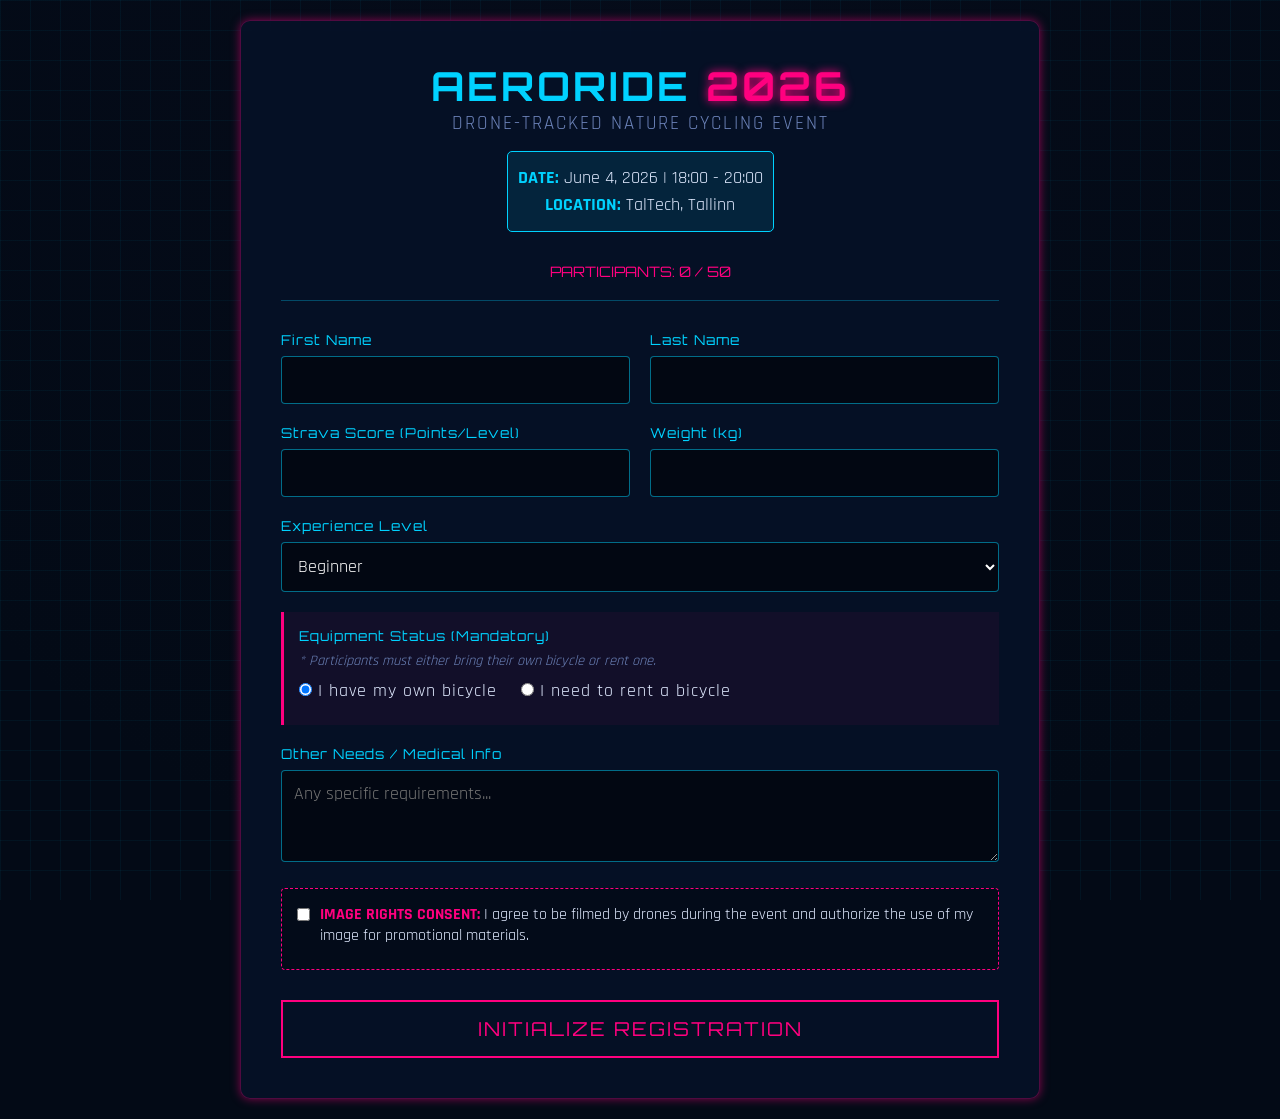
==== frontend/index.html @ 3dd7b276 "Add frontend registration and leaderboard pages" ====
<!DOCTYPE html>
<html lang="en">
<head>
    <meta charset="UTF-8">
    <meta name="viewport" content="width=device-width, initial-scale=1.0">
    <title>AeroRide | Drone Cycling Event</title>
    <link rel="stylesheet" href="style.css">
    <link href="https://fonts.googleapis.com/css2?family=Orbitron:wght@400;700&family=Rajdhani:wght@400;600&display=swap" rel="stylesheet">
</head>
<body>
    <div class="container">
        <header>
            <h1>AERORIDE <span>2026</span></h1>
            <p class="subtitle">DRONE-TRACKED NATURE CYCLING EVENT</p>
            
            <div class="event-details">
                <p><strong>DATE:</strong> June 4, 2026 | 18:00 - 20:00</p>
                <p><strong>LOCATION:</strong> TalTech, Tallinn</p>
            </div>

            <div class="status-bar">PARTICIPANTS: <span id="count">0</span> / 50</div>
        </header>

        <form id="registrationForm" class="tech-form">
            <div class="form-group row">
                <div class="col">
                    <label>First Name</label>
                    <input type="text" id="firstName" required>
                </div>
                <div class="col">
                    <label>Last Name</label>
                    <input type="text" id="lastName" required>
                </div>
            </div>

            <div class="form-group row">
                <div class="col">
                    <label>Strava Score (Points/Level)</label>
                    <input type="number" id="stravaScore" required>
                </div>
                <div class="col">
                    <label>Weight (kg)</label>
                    <input type="number" id="weight" required>
                </div>
            </div>

            <div class="form-group">
                <label>Experience Level</label>
                <select id="level" required>
                    <option value="Beginner">Beginner</option>
                    <option value="Intermediate">Intermediate</option>
                    <option value="Advanced">Advanced</option>
                </select>
            </div>

            <div class="form-group equipment-section">
                <label>Equipment Status (Mandatory)</label>
                <p class="helper-text">* Participants must either bring their own bicycle or rent one.</p>
                <div class="radio-group">
                    <label><input type="radio" name="bike" value="own" checked onchange="toggleRentSize(false)"> I have my own bicycle</label>
                    <label><input type="radio" name="bike" value="rent" onchange="toggleRentSize(true)"> I need to rent a bicycle</label>
                </div>
                
                <div id="rentSizeGroup" class="hidden" style="margin-top: 15px;">
                    <label>Select Bicycle Size</label>
                    <select id="bikeSize">
                        <option value="S">Small (S)</option>
                        <option value="M">Medium (M)</option>
                        <option value="L">Large (L)</option>
                        <option value="XL">Extra Large (XL)</option>
                    </select>
                </div>
            </div>

            <div class="form-group">
                <label>Other Needs / Medical Info</label>
                <textarea id="otherNeeds" rows="3" placeholder="Any specific requirements..."></textarea>
            </div>

            <div class="form-group consent-section">
                <label class="checkbox-label">
                    <input type="checkbox" id="droneConsent" required>
                    <span><strong>IMAGE RIGHTS CONSENT:</strong> I agree to be filmed by drones during the event and authorize the use of my image for promotional materials.</span>
                </label>
            </div>

            <button type="submit" class="cyber-btn">INITIALIZE REGISTRATION</button>
        </form>
    </div>
    <script src="script.js"></script>
</body>
</html>
---- frontend/style.css ----
@import url('https://fonts.googleapis.com/css2?family=Orbitron:wght@400;700&family=Rajdhani:wght@400;600&display=swap');

:root {
    --bg-color: #030a16;
    --panel-bg: rgba(7, 18, 40, 0.85);
    --primary-blue: #00d2ff;
    --neon-pink: #ff007f;
    --text-main: #e0eaff;
    --text-muted: #6b82b8;
    --border-glow: 0 0 10px rgba(255, 0, 127, 0.5);
    --font-head: 'Orbitron', sans-serif;
    --font-body: 'Rajdhani', sans-serif;
}

* {
    box-sizing: border-box;
    margin: 0;
    padding: 0;
}

body {
    background-color: var(--bg-color);
    color: var(--text-main);
    font-family: var(--font-body);
    background-image: 
        linear-gradient(rgba(3, 10, 22, 0.9), rgba(3, 10, 22, 0.9)),
        radial-gradient(circle at 50% 0%, #1a1a3a 0%, transparent 70%);
    min-height: 100vh;
    display: flex;
    justify-content: center;
    align-items: center;
    padding: 20px;
}

body::before {
    content: '';
    position: fixed;
    top: 0; left: 0; right: 0; bottom: 0;
    background: 
        linear-gradient(rgba(0, 210, 255, 0.05) 1px, transparent 1px),
        linear-gradient(90deg, rgba(0, 210, 255, 0.05) 1px, transparent 1px);
    background-size: 30px 30px;
    z-index: -1;
}

.container {
    width: 100%;
    max-width: 800px;
    background: var(--panel-bg);
    border: 1px solid rgba(255, 0, 127, 0.3);
    border-radius: 10px;
    padding: 40px;
    box-shadow: var(--border-glow);
    backdrop-filter: blur(10px);
}

header {
    text-align: center;
    margin-bottom: 30px;
    border-bottom: 1px solid rgba(0, 210, 255, 0.3);
    padding-bottom: 20px;
}

h1 {
    font-family: var(--font-head);
    font-size: 2.5rem;
    color: var(--primary-blue);
    letter-spacing: 3px;
}

h1 span {
    color: var(--neon-pink);
    text-shadow: 0 0 10px var(--neon-pink);
}

.subtitle {
    font-size: 1.2rem;
    color: var(--text-muted);
    letter-spacing: 2px;
}

.event-details {
    background: rgba(0, 210, 255, 0.1);
    border: 1px solid var(--primary-blue);
    padding: 10px;
    margin: 15px auto;
    border-radius: 5px;
    display: inline-block;
    font-size: 1.1rem;
}

.event-details p { margin: 5px 0; }

.event-details strong { color: var(--primary-blue); }

.status-bar {
    margin-top: 15px;
    font-family: var(--font-head);
    font-size: 0.9rem;
    color: var(--neon-pink);
}

.form-group { margin-bottom: 20px; }

.row {
    display: flex;
    gap: 20px;
}

.col { flex: 1; }

label {
    display: block;
    font-family: var(--font-head);
    font-size: 0.85rem;
    color: var(--primary-blue);
    margin-bottom: 8px;
    letter-spacing: 1px;
}

.helper-text {
    font-size: 0.9rem;
    color: var(--text-muted);
    margin-bottom: 10px;
    font-style: italic;
}

input[type="text"],
input[type="number"],
select,
textarea {
    width: 100%;
    background: rgba(0, 0, 0, 0.5);
    border: 1px solid rgba(0, 210, 255, 0.5);
    color: #fff;
    padding: 12px;
    font-family: var(--font-body);
    font-size: 1.1rem;
    border-radius: 4px;
    outline: none;
    transition: all 0.3s;
}

input:focus, select:focus, textarea:focus {
    border-color: var(--neon-pink);
    box-shadow: 0 0 8px rgba(255, 0, 127, 0.5);
}

.equipment-section {
    background: rgba(255, 0, 127, 0.05);
    padding: 15px;
    border-left: 3px solid var(--neon-pink);
}

.radio-group label {
    display: inline-block;
    margin-right: 20px;
    color: var(--text-main);
    font-family: var(--font-body);
    font-size: 1.1rem;
    cursor: pointer;
}

.consent-section {
    background: rgba(0, 0, 0, 0.3);
    padding: 15px;
    border: 1px dashed var(--neon-pink);
    border-radius: 4px;
}

.checkbox-label {
    display: flex;
    align-items: flex-start;
    gap: 10px;
    cursor: pointer;
    color: var(--text-main);
    font-family: var(--font-body);
    font-size: 1rem;
    text-transform: none;
    letter-spacing: normal;
}

.checkbox-label input[type="checkbox"] {
    width: auto;
    margin-top: 4px;
    accent-color: var(--neon-pink);
}

.checkbox-label strong { color: var(--neon-pink); }

.hidden { display: none; }

.cyber-btn {
    width: 100%;
    background: transparent;
    color: var(--neon-pink);
    border: 2px solid var(--neon-pink);
    padding: 15px;
    font-family: var(--font-head);
    font-size: 1.2rem;
    letter-spacing: 2px;
    cursor: pointer;
    text-transform: uppercase;
    transition: all 0.3s ease;
    margin-top: 10px;
}

.cyber-btn:hover {
    background: var(--neon-pink);
    color: #fff;
    box-shadow: 0 0 15px var(--neon-pink);
}

.secondary-btn {
    border-color: var(--primary-blue);
    color: var(--primary-blue);
    display: block;
    text-align: center;
    text-decoration: none;
    margin-top: 30px;
}

.secondary-btn:hover {
    background: var(--primary-blue);
    color: #000;
    box-shadow: 0 0 15px var(--primary-blue);
}

.table-container { overflow-x: auto; }

.cyber-table {
    width: 100%;
    border-collapse: collapse;
    margin-top: 20px;
}

.cyber-table th {
    font-family: var(--font-head);
    color: var(--neon-pink);
    text-align: left;
    padding: 12px;
    border-bottom: 2px solid var(--primary-blue);
}
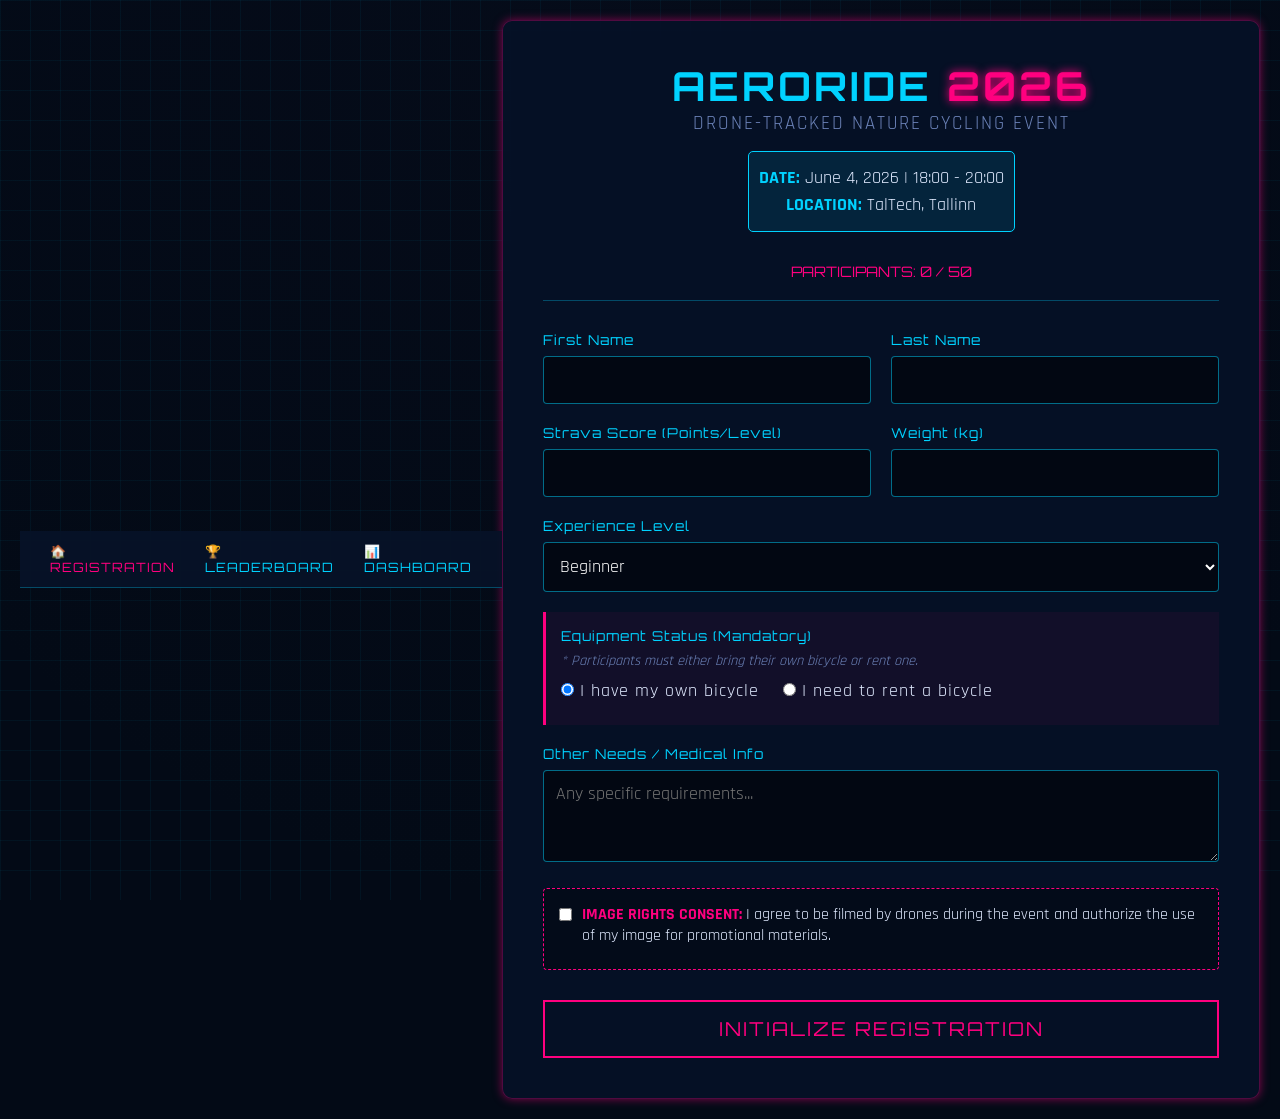
==== commit 94c174c6: "Add navbar and double registration check" ====
--- a/frontend/index.html
+++ b/frontend/index.html
@@ -8,6 +8,13 @@
     <link href="https://fonts.googleapis.com/css2?family=Orbitron:wght@400;700&family=Rajdhani:wght@400;600&display=swap" rel="stylesheet">
 </head>
 <body>
+
+<nav style="background: rgba(7,18,40,0.95); padding: 12px 30px; display: flex; justify-content: center; gap: 30px; border-bottom: 1px solid rgba(0,210,255,0.3); position: sticky; top: 0; z-index: 999;">
+    <a href="index.html" style="color: #ff007f; text-decoration: none; font-family: 'Orbitron', sans-serif; font-size: 0.8rem; letter-spacing: 1px;">🏠 REGISTRATION</a>
+    <a href="leaderboard.html" style="color: #00d2ff; text-decoration: none; font-family: 'Orbitron', sans-serif; font-size: 0.8rem; letter-spacing: 1px;">🏆 LEADERBOARD</a>
+    <a href="../dashboard/index.html" style="color: #00d2ff; text-decoration: none; font-family: 'Orbitron', sans-serif; font-size: 0.8rem; letter-spacing: 1px;">📊 DASHBOARD</a>
+</nav>
+
     <div class="container">
         <header>
             <h1>AERORIDE <span>2026</span></h1>
@@ -17,9 +24,14 @@
                 <p><strong>DATE:</strong> June 4, 2026 | 18:00 - 20:00</p>
                 <p><strong>LOCATION:</strong> TalTech, Tallinn</p>
             </div>
-
             <div class="status-bar">PARTICIPANTS: <span id="count">0</span> / 50</div>
         </header>
+
+        <div id="alreadyRegistered" class="hidden" style="background: rgba(0,210,255,0.1); border: 1px solid #00d2ff; border-radius: 8px; padding: 20px; text-align: center; margin-bottom: 20px;">
+            <p style="font-family: 'Orbitron', sans-serif; color: #00d2ff; font-size: 1rem;">✅ YOU ARE ALREADY REGISTERED!</p>
+            <p style="color: #e0eaff; margin-top: 8px;">Welcome back! Check your position on the leaderboard.</p>
+            <a href="leaderboard.html" style="display: inline-block; margin-top: 15px; color: #ff007f; font-family: 'Orbitron', sans-serif; font-size: 0.85rem; border: 1px solid #ff007f; padding: 10px 20px; text-decoration: none;">VIEW LEADERBOARD →</a>
+        </div>
 
         <form id="registrationForm" class="tech-form">
             <div class="form-group row">
@@ -32,7 +44,6 @@
                     <input type="text" id="lastName" required>
                 </div>
             </div>
-
             <div class="form-group row">
                 <div class="col">
                     <label>Strava Score (Points/Level)</label>
@@ -43,7 +54,6 @@
                     <input type="number" id="weight" required>
                 </div>
             </div>
-
             <div class="form-group">
                 <label>Experience Level</label>
                 <select id="level" required>
@@ -52,7 +62,6 @@
                     <option value="Advanced">Advanced</option>
                 </select>
             </div>
-
             <div class="form-group equipment-section">
                 <label>Equipment Status (Mandatory)</label>
                 <p class="helper-text">* Participants must either bring their own bicycle or rent one.</p>
@@ -60,7 +69,6 @@
                     <label><input type="radio" name="bike" value="own" checked onchange="toggleRentSize(false)"> I have my own bicycle</label>
                     <label><input type="radio" name="bike" value="rent" onchange="toggleRentSize(true)"> I need to rent a bicycle</label>
                 </div>
-                
                 <div id="rentSizeGroup" class="hidden" style="margin-top: 15px;">
                     <label>Select Bicycle Size</label>
                     <select id="bikeSize">
@@ -71,19 +79,16 @@
                     </select>
                 </div>
             </div>
-
             <div class="form-group">
                 <label>Other Needs / Medical Info</label>
                 <textarea id="otherNeeds" rows="3" placeholder="Any specific requirements..."></textarea>
             </div>
-
             <div class="form-group consent-section">
                 <label class="checkbox-label">
                     <input type="checkbox" id="droneConsent" required>
                     <span><strong>IMAGE RIGHTS CONSENT:</strong> I agree to be filmed by drones during the event and authorize the use of my image for promotional materials.</span>
                 </label>
             </div>
-
             <button type="submit" class="cyber-btn">INITIALIZE REGISTRATION</button>
         </form>
     </div>
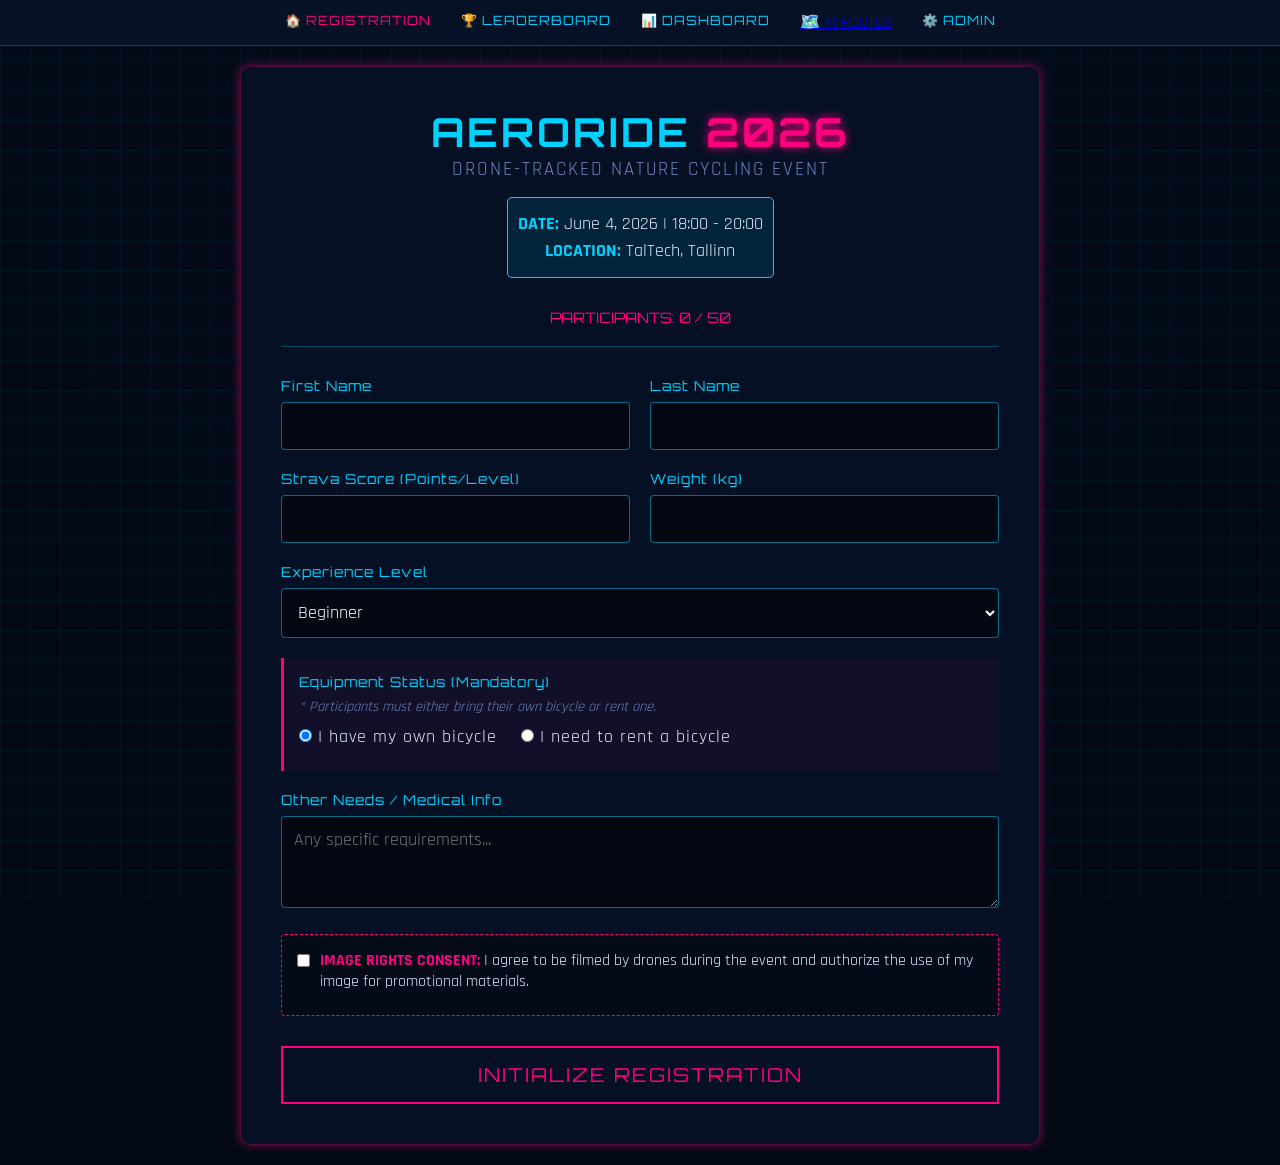
==== commit c796866c: "Add AI routes page and fix bug" ====
--- a/frontend/index.html
+++ b/frontend/index.html
@@ -9,12 +9,15 @@
 </head>
 <body>
 
-<nav style="background: rgba(7,18,40,0.95); padding: 12px 30px; display: flex; justify-content: center; gap: 30px; border-bottom: 1px solid rgba(0,210,255,0.3); position: sticky; top: 0; z-index: 999;">
+<nav style="width: 100%; background: rgba(7,18,40,0.95); padding: 12px 30px; display: flex; justify-content: center; gap: 30px; border-bottom: 1px solid rgba(0,210,255,0.3); position: sticky; top: 0; z-index: 999;">
     <a href="index.html" style="color: #ff007f; text-decoration: none; font-family: 'Orbitron', sans-serif; font-size: 0.8rem; letter-spacing: 1px;">🏠 REGISTRATION</a>
     <a href="leaderboard.html" style="color: #00d2ff; text-decoration: none; font-family: 'Orbitron', sans-serif; font-size: 0.8rem; letter-spacing: 1px;">🏆 LEADERBOARD</a>
-    <a href="../dashboard/index.html" style="color: #00d2ff; text-decoration: none; font-family: 'Orbitron', sans-serif; font-size: 0.8rem; letter-spacing: 1px;">📊 DASHBOARD</a>
+    <a href="/dashboard/index.html" style="color: #00d2ff; text-decoration: none; font-family: 'Orbitron', sans-serif; font-size: 0.8rem; letter-spacing: 1px;">📊 DASHBOARD</a>
+    <a href="/frontend/routes.html">🗺️ AI ROUTES</a>
+    <a href="/frontend/admin.html" style="color: #00d2ff; text-decoration: none; font-family: 'Orbitron', sans-serif; font-size: 0.8rem; letter-spacing: 1px;">⚙️ ADMIN</a>
 </nav>
 
+<div class="page-content">
     <div class="container">
         <header>
             <h1>AERORIDE <span>2026</span></h1>
@@ -92,6 +95,8 @@
             <button type="submit" class="cyber-btn">INITIALIZE REGISTRATION</button>
         </form>
     </div>
+</div>
+
     <script src="script.js"></script>
 </body>
 </html>
--- a/frontend/style.css
+++ b/frontend/style.css
@@ -27,9 +27,9 @@
         radial-gradient(circle at 50% 0%, #1a1a3a 0%, transparent 70%);
     min-height: 100vh;
     display: flex;
-    justify-content: center;
+    flex-direction: column;
     align-items: center;
-    padding: 20px;
+    padding: 0;
 }
 
 body::before {
@@ -43,6 +43,15 @@
     z-index: -1;
 }
 
+.page-content {
+    width: 100%;
+    display: flex;
+    justify-content: center;
+    align-items: center;
+    flex: 1;
+    padding: 20px;
+}
+
 .container {
     width: 100%;
     max-width: 800px;
@@ -240,4 +249,20 @@
     text-align: left;
     padding: 12px;
     border-bottom: 2px solid var(--primary-blue);
+}
+
+.cyber-table td {
+    padding: 15px 12px;
+    border-bottom: 1px solid rgba(0, 210, 255, 0.2);
+    font-size: 1.1rem;
+}
+
+.cyber-table tr:hover td {
+    background: rgba(255, 0, 127, 0.1);
+}
+
+.rank-number {
+    color: var(--primary-blue);
+    font-weight: bold;
+    font-family: var(--font-head);
 }
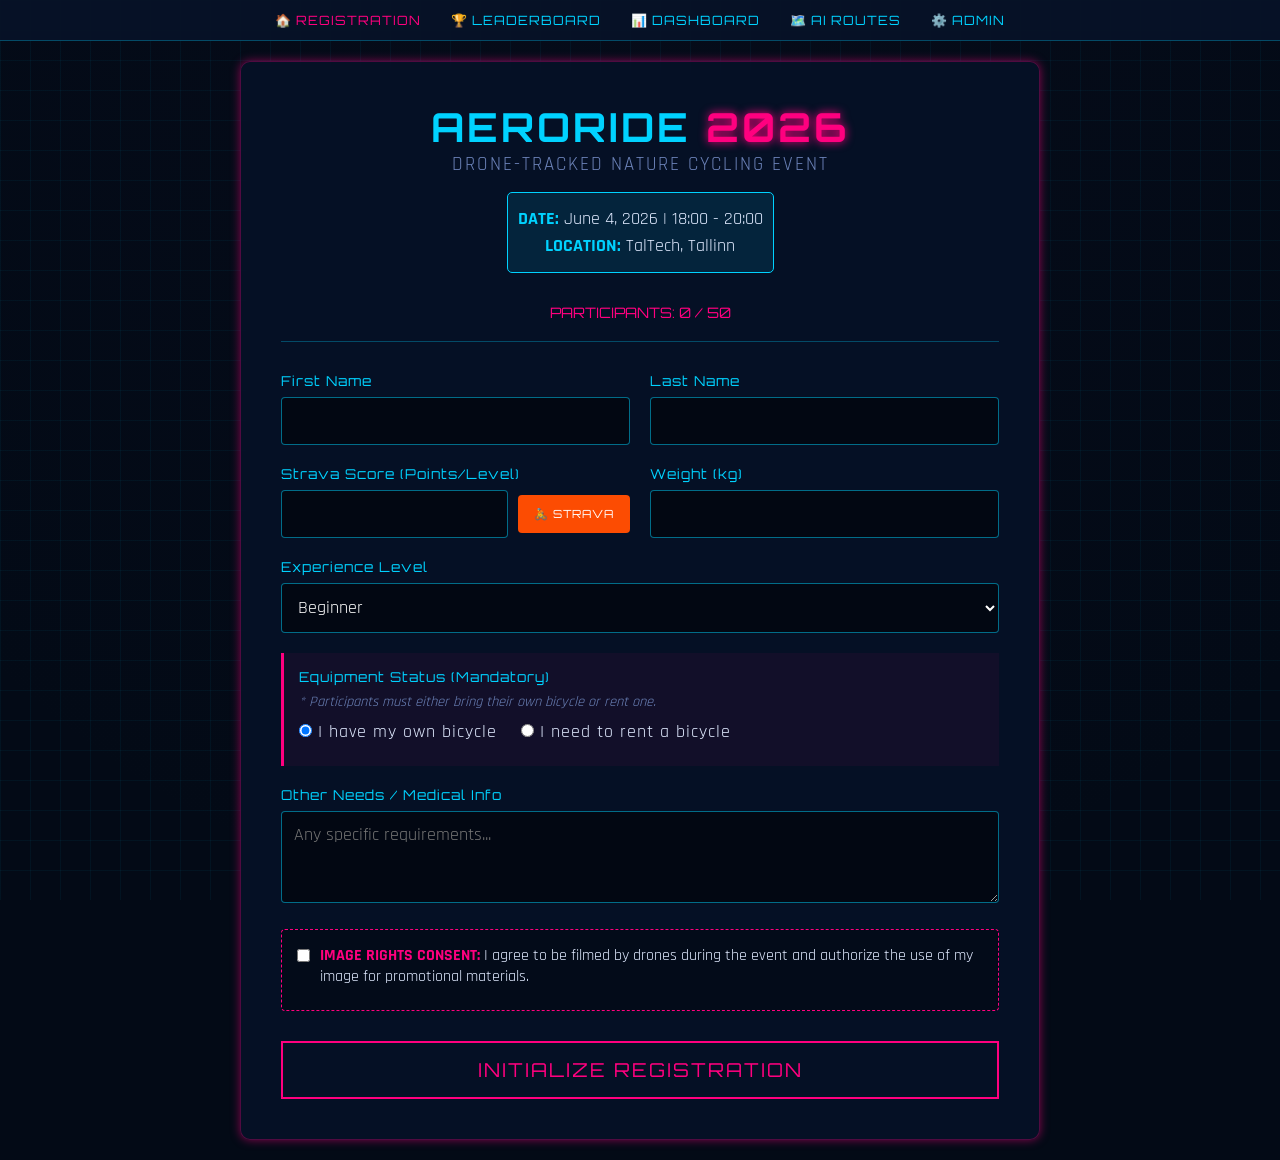
==== commit 9470ab59: "Add Strava connect button" ====
--- a/frontend/index.html
+++ b/frontend/index.html
@@ -13,7 +13,7 @@
     <a href="index.html" style="color: #ff007f; text-decoration: none; font-family: 'Orbitron', sans-serif; font-size: 0.8rem; letter-spacing: 1px;">🏠 REGISTRATION</a>
     <a href="leaderboard.html" style="color: #00d2ff; text-decoration: none; font-family: 'Orbitron', sans-serif; font-size: 0.8rem; letter-spacing: 1px;">🏆 LEADERBOARD</a>
     <a href="/dashboard/index.html" style="color: #00d2ff; text-decoration: none; font-family: 'Orbitron', sans-serif; font-size: 0.8rem; letter-spacing: 1px;">📊 DASHBOARD</a>
-    <a href="/frontend/routes.html">🗺️ AI ROUTES</a>
+    <a href="/frontend/routes.html" style="color: #00d2ff; text-decoration: none; font-family: 'Orbitron', sans-serif; font-size: 0.8rem; letter-spacing: 1px;">🗺️ AI ROUTES</a>
     <a href="/frontend/admin.html" style="color: #00d2ff; text-decoration: none; font-family: 'Orbitron', sans-serif; font-size: 0.8rem; letter-spacing: 1px;">⚙️ ADMIN</a>
 </nav>
 
@@ -50,7 +50,22 @@
             <div class="form-group row">
                 <div class="col">
                     <label>Strava Score (Points/Level)</label>
-                    <input type="number" id="stravaScore" required>
+                    <div style="display: flex; gap: 10px; align-items: center;">
+                        <input type="number" id="stravaScore" required style="flex: 1;">
+                        <button type="button" onclick="connectStrava(this)" style="
+                            background: #FC4C02;
+                            color: white;
+                            border: none;
+                            padding: 12px 16px;
+                            font-family: 'Orbitron', sans-serif;
+                            font-size: 0.7rem;
+                            cursor: pointer;
+                            border-radius: 4px;
+                            white-space: nowrap;
+                            letter-spacing: 1px;
+                            transition: all 0.3s;
+                        ">🚴 STRAVA</button>
+                    </div>
                 </div>
                 <div class="col">
                     <label>Weight (kg)</label>
@@ -97,6 +112,16 @@
     </div>
 </div>
 
-    <script src="script.js"></script>
+<script src="script.js"></script>
+<script>
+    function connectStrava(btn) {
+        const simulatedScores = [245, 189, 312, 98, 421, 167, 278, 355];
+        const randomScore = simulatedScores[Math.floor(Math.random() * simulatedScores.length)];
+        document.getElementById('stravaScore').value = randomScore;
+        btn.style.background = '#28a745';
+        btn.innerText = '✅ CONNECTED';
+        btn.disabled = true;
+    }
+</script>
 </body>
 </html>
